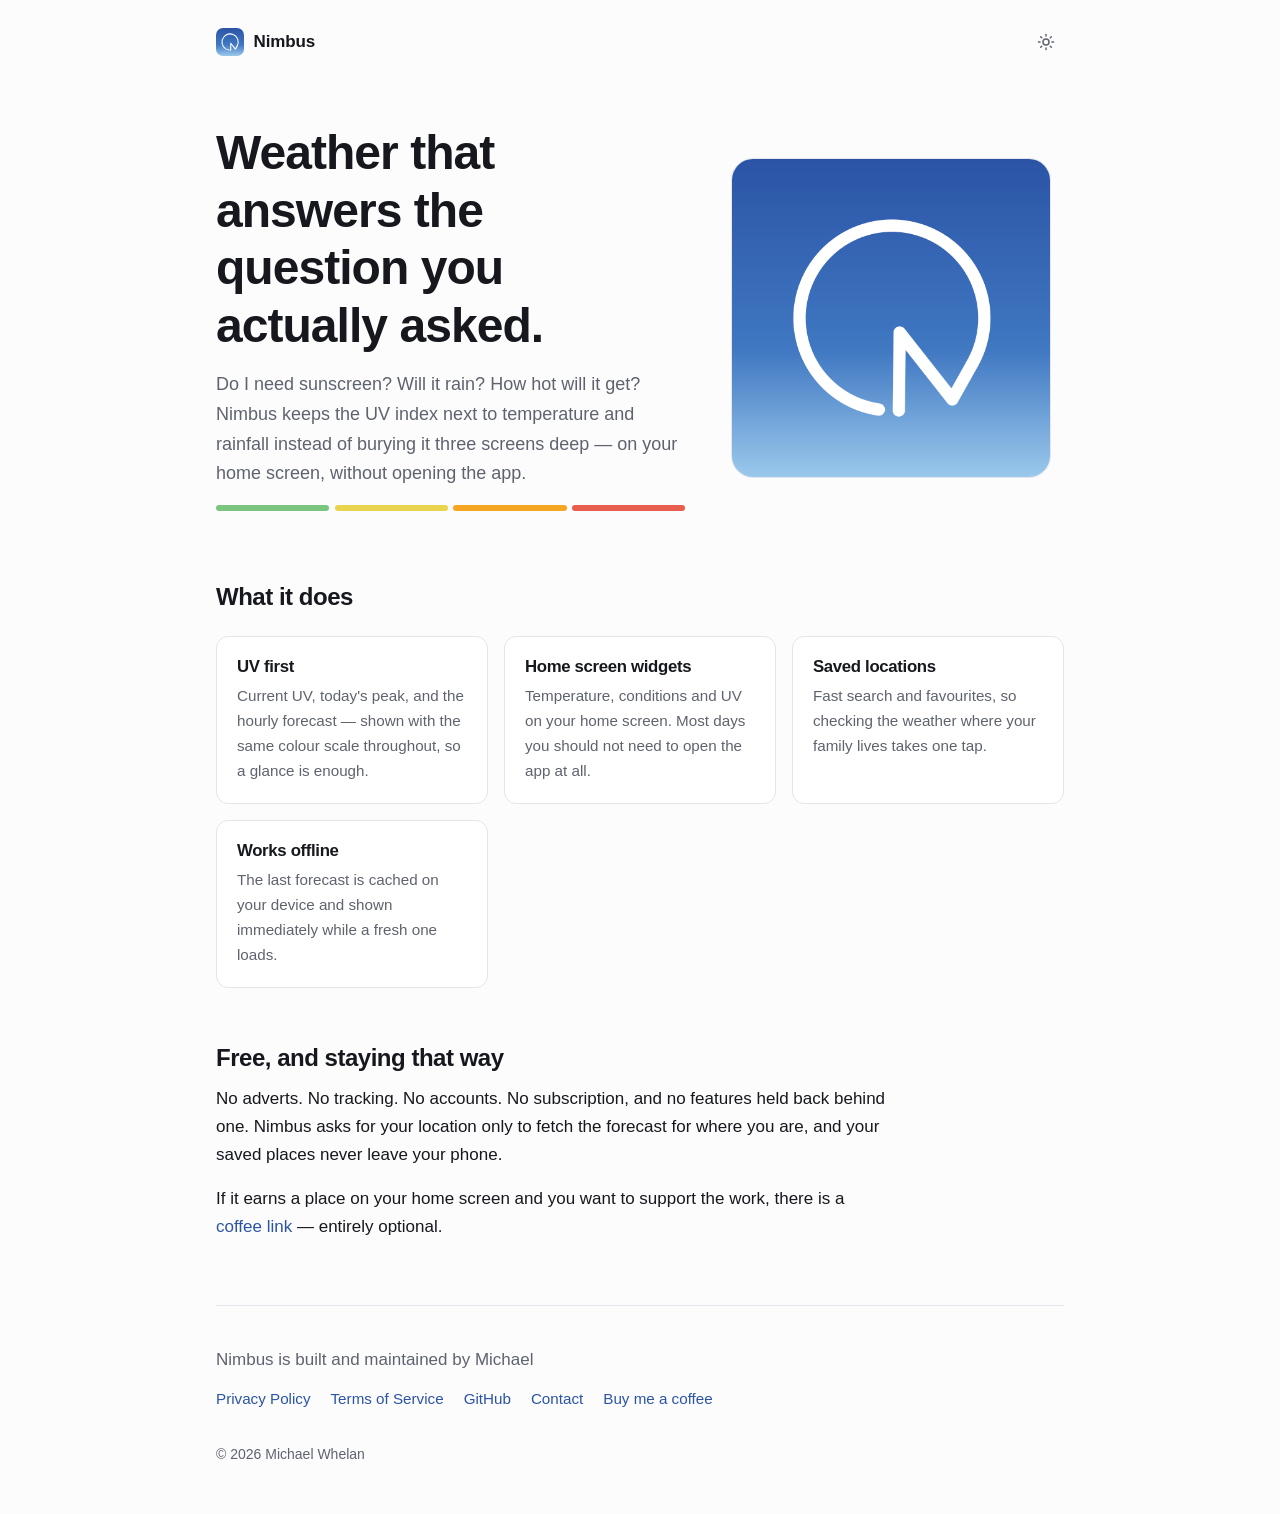
==== index.html @ ef7a3b5a "Companion site for Nimbus: home, privacy policy, terms Google Play will not publish an app without a" ====
<!doctype html>
<html lang="en">
  <head>
    <meta charset="utf-8" />
    <meta name="viewport" content="width=device-width, initial-scale=1" />

    <title>Nimbus — the weather app that puts UV first</title>
    <meta
      name="description"
      content="Nimbus is a free, ad-free weather app for Android. UV index, rain and temperature at a glance, with home screen widgets. No tracking, no accounts."
    />
    <link rel="canonical" href="https://nimbus.michaelwhelan.dev/" />

    <meta property="og:type" content="website" />
    <meta property="og:url" content="https://nimbus.michaelwhelan.dev/" />
    <meta property="og:title" content="Nimbus — the weather app that puts UV first" />
    <meta
      property="og:description"
      content="Free, ad-free weather for Android. UV index, rain and temperature at a glance, with home screen widgets."
    />
    <meta
      property="og:image"
      content="https://nimbus.michaelwhelan.dev/img/feature-graphic-1024x500.png"
    />
    <meta property="og:image:width" content="1024" />
    <meta property="og:image:height" content="500" />
    <meta property="og:image:alt" content="Nimbus — weather, UV first." />
    <meta name="twitter:card" content="summary_large_image" />
    <meta
      name="twitter:image"
      content="https://nimbus.michaelwhelan.dev/img/feature-graphic-1024x500.png"
    />

    <meta name="theme-color" content="#0a1937" />
    <link rel="icon" href="/img/nimbus-icon.svg" type="image/svg+xml" />
    <link rel="stylesheet" href="/styles.css" />

    <!-- Applies the saved theme before first paint, so there is no flash. -->
    <script>
      (function () {
        try {
          var saved = localStorage.getItem("theme");
          var dark = saved
            ? saved === "dark"
            : matchMedia("(prefers-color-scheme: dark)").matches;
          document.documentElement.classList.toggle("dark", dark);
        } catch (e) {}
      })();
    </script>
  </head>

  <body>
    <a class="skip" href="#main">Skip to content</a>

    <div class="page">
      <div class="toolbar">
        <a class="brand" href="/">
          <img src="/img/nimbus-icon.svg" alt="" />
          Nimbus
        </a>
        <button id="theme-toggle" type="button" aria-label="Switch theme">
          <svg class="icon-sun" viewBox="0 0 24 24" aria-hidden="true">
            <circle cx="12" cy="12" r="4" />
            <path
              d="M12 2v2M12 20v2M4.9 4.9l1.4 1.4M17.7 17.7l1.4 1.4M2 12h2M20 12h2M4.9 19.1l1.4-1.4M17.7 6.3l1.4-1.4"
            />
          </svg>
          <svg class="icon-moon" viewBox="0 0 24 24" aria-hidden="true">
            <path d="M21 12.8A9 9 0 1 1 11.2 3a7 7 0 0 0 9.8 9.8z" />
          </svg>
        </button>
      </div>

      <header class="hero">
        <div>
          <h1>Weather that answers the question you actually asked.</h1>
          <p class="lede">
            Do I need sunscreen? Will it rain? How hot will it get? Nimbus keeps the UV
            index next to temperature and rainfall instead of burying it three screens
            deep — on your home screen, without opening the app.
          </p>
          <div class="uv-ramp" aria-hidden="true">
            <span></span><span></span><span></span><span></span>
          </div>
        </div>
        <div class="hero-art">
          <img
            src="/img/play-icon-512.png"
            alt="The Nimbus app icon: a white cloud and lightning bolt on a blue gradient."
          />
        </div>
      </header>

      <main id="main">
        <section>
          <h2>What it does</h2>
          <ul class="features">
            <li>
              <h3>UV first</h3>
              <p>
                Current UV, today's peak, and the hourly forecast — shown with the same
                colour scale throughout, so a glance is enough.
              </p>
            </li>
            <li>
              <h3>Home screen widgets</h3>
              <p>
                Temperature, conditions and UV on your home screen. Most days you should
                not need to open the app at all.
              </p>
            </li>
            <li>
              <h3>Saved locations</h3>
              <p>
                Fast search and favourites, so checking the weather where your family
                lives takes one tap.
              </p>
            </li>
            <li>
              <h3>Works offline</h3>
              <p>
                The last forecast is cached on your device and shown immediately while a
                fresh one loads.
              </p>
            </li>
          </ul>
        </section>

        <section>
          <h2>Free, and staying that way</h2>
          <p>
            No adverts. No tracking. No accounts. No subscription, and no features held
            back behind one. Nimbus asks for your location only to fetch the forecast for
            where you are, and your saved places never leave your phone.
          </p>
          <p>
            If it earns a place on your home screen and you want to support the work,
            there is a
            <a href="https://buymeacoffee.com/michaelhw">coffee link</a> — entirely
            optional.
          </p>
        </section>
      </main>

      <footer>
        <p class="footer-note">Nimbus is built and maintained by Michael</p>
        <nav class="links" aria-label="Footer">
          <a href="/policies/privacy/">Privacy Policy</a>
          <a href="/policies/terms/">Terms of Service</a>
          <a href="https://github.com/michael-whelan">GitHub</a>
          <a href="mailto:nimbus@michaelwhelan.dev">Contact</a>
          <a href="https://buymeacoffee.com/michaelhw">Buy me a coffee</a>
        </nav>
        <p class="copyright">© <span id="year">2026</span> Michael Whelan</p>
      </footer>
    </div>

    <script>
      document.getElementById("year").textContent = new Date().getFullYear();

      document.getElementById("theme-toggle").addEventListener("click", function () {
        var dark = document.documentElement.classList.toggle("dark");
        try {
          localStorage.setItem("theme", dark ? "dark" : "light");
        } catch (e) {}
      });
    </script>
  </body>
</html>
---- styles.css ----
/* ---------- Theme ---------- */
/* Accents come from the app's own brand: #2B54A6 is the adaptive-icon blue and
   #0A1937 the splash navy. The UV ramp is reused verbatim from
   src/common/theme/colors.ts so the site and the app agree on what a UV
   number looks like. */
:root {
  --bg: #fcfcfd;
  --fg: #16181d;
  --muted: #5e636e;
  --card: #ffffff;
  --border: #e4e6eb;
  --accent: #2b54a6;
  --brand-navy: #0a1937;
  --uv-low: #7bc67e;
  --uv-moderate: #e8d44d;
  --uv-high: #f5a623;
  --uv-very-high: #e85d4c;
  --radius: 12px;
  --measure: 42rem; /* ~700px reading column */
}

html.dark {
  --bg: #0f1116;
  --fg: #f3f4f7;
  --muted: #9aa0ad;
  --card: #171a21;
  --border: #272b35;
  --accent: #8fb3ef;
}

/* ---------- Base ---------- */
*,
*::before,
*::after {
  box-sizing: border-box;
}

body {
  margin: 0;
  background: var(--bg);
  color: var(--fg);
  font-family:
    "Inter", -apple-system, BlinkMacSystemFont, "Segoe UI", Roboto, Helvetica, Arial,
    sans-serif;
  font-size: 17px;
  line-height: 1.65;
  -webkit-font-smoothing: antialiased;
}

h1,
h2,
h3 {
  line-height: 1.2;
  letter-spacing: -0.02em;
  margin: 0;
}

p {
  margin: 0 0 1rem;
  max-width: var(--measure);
}

img {
  max-width: 100%;
  display: block;
}

a {
  color: var(--accent);
  text-decoration: none;
  text-underline-offset: 3px;
}

a:hover {
  text-decoration: underline;
}

:focus-visible {
  outline: 2px solid var(--accent);
  outline-offset: 3px;
  border-radius: 4px;
}

.skip {
  position: absolute;
  left: -9999px;
}

.skip:focus {
  left: 1.5rem;
  top: 1rem;
  z-index: 10;
  padding: 0.5rem 0.75rem;
  background: var(--card);
  border: 1px solid var(--border);
  border-radius: 8px;
}

/* ---------- Layout ---------- */
.page {
  max-width: 56rem;
  margin: 0 auto;
  padding: 0 1.5rem;
}

.toolbar {
  display: flex;
  justify-content: space-between;
  align-items: center;
  padding-top: 1.5rem;
}

/* Wordmark in the toolbar, so every page has a way back to the landing page. */
.brand {
  display: inline-flex;
  align-items: center;
  gap: 0.6rem;
  color: var(--fg);
  font-weight: 600;
  letter-spacing: -0.01em;
}

.brand:hover {
  text-decoration: none;
}

.brand img {
  width: 28px;
  height: 28px;
  border-radius: 7px;
}

#theme-toggle {
  display: inline-flex;
  align-items: center;
  justify-content: center;
  width: 36px;
  height: 36px;
  padding: 0;
  border: 0;
  border-radius: 8px;
  background: transparent;
  color: var(--muted);
  cursor: pointer;
}

#theme-toggle:hover {
  color: var(--fg);
  background: var(--border);
}

#theme-toggle svg {
  width: 18px;
  height: 18px;
  fill: none;
  stroke: currentColor;
  stroke-width: 2;
  stroke-linecap: round;
  stroke-linejoin: round;
}

/* The sun shows in light mode (click for dark) and the moon in dark mode. */
.icon-moon {
  display: none;
}

html.dark .icon-sun {
  display: none;
}

html.dark .icon-moon {
  display: inline;
}

/* ---------- Hero ---------- */
.hero {
  padding: 3rem 0 0;
  display: grid;
  grid-template-columns: 1fr;
  gap: 2rem;
  align-items: center;
}

@media (min-width: 48rem) {
  .hero {
    grid-template-columns: 1.15fr 0.85fr;
    padding-top: 4rem;
  }
}

.hero h1 {
  font-size: clamp(2.25rem, 6vw, 3rem);
  font-weight: 700;
}

.hero .lede {
  font-size: 1.125rem;
  color: var(--muted);
  margin-top: 1rem;
}

.hero-art img {
  width: min(100%, 320px);
  margin: 0 auto;
  border-radius: 22px;
  border: 1px solid var(--border);
}

/* ---------- Content ---------- */
main {
  padding-top: 1rem;
}

section {
  margin-top: 3.5rem;
}

section h2 {
  font-size: 1.5rem;
  font-weight: 600;
  margin-bottom: 0.75rem;
}

.features {
  display: grid;
  grid-template-columns: repeat(auto-fit, minmax(15rem, 1fr));
  gap: 1rem;
  margin-top: 1.5rem;
  padding: 0;
  list-style: none;
}

.features li {
  background: var(--card);
  border: 1px solid var(--border);
  border-radius: var(--radius);
  padding: 1.25rem;
}

.features h3 {
  font-size: 1.05rem;
  font-weight: 600;
  margin-bottom: 0.35rem;
}

.features p {
  color: var(--muted);
  font-size: 0.95rem;
  margin: 0;
}

/* The UV ramp, shown as the swatches the app actually uses. */
.uv-ramp {
  display: flex;
  gap: 0.35rem;
  margin-top: 1rem;
}

.uv-ramp span {
  height: 6px;
  flex: 1;
  border-radius: 3px;
}

.uv-ramp span:nth-child(1) {
  background: var(--uv-low);
}
.uv-ramp span:nth-child(2) {
  background: var(--uv-moderate);
}
.uv-ramp span:nth-child(3) {
  background: var(--uv-high);
}
.uv-ramp span:nth-child(4) {
  background: var(--uv-very-high);
}

/* ---------- Policy pages ---------- */
.policy {
  padding-top: 2.5rem;
}

.policy h1 {
  font-size: clamp(1.9rem, 5vw, 2.4rem);
  font-weight: 700;
}

.policy .updated {
  color: var(--muted);
  font-size: 0.9rem;
  margin-top: 0.5rem;
}

.policy h2 {
  font-size: 1.25rem;
  font-weight: 600;
  margin-top: 2.5rem;
  margin-bottom: 0.5rem;
}

.policy ul {
  max-width: var(--measure);
  padding-left: 1.25rem;
  margin: 0 0 1rem;
}

.policy li {
  margin-bottom: 0.4rem;
}

/* ---------- Footer ---------- */
footer {
  margin-top: 4rem;
  padding: 2.5rem 0 3rem;
  border-top: 1px solid var(--border);
}

.footer-note {
  color: var(--muted);
  margin: 0;
}

.links {
  display: flex;
  flex-wrap: wrap;
  gap: 1.25rem;
  font-size: 0.95rem;
  margin-top: 0.75rem;
}

.copyright {
  margin: 2rem 0 0;
  font-size: 0.875rem;
  color: var(--muted);
}
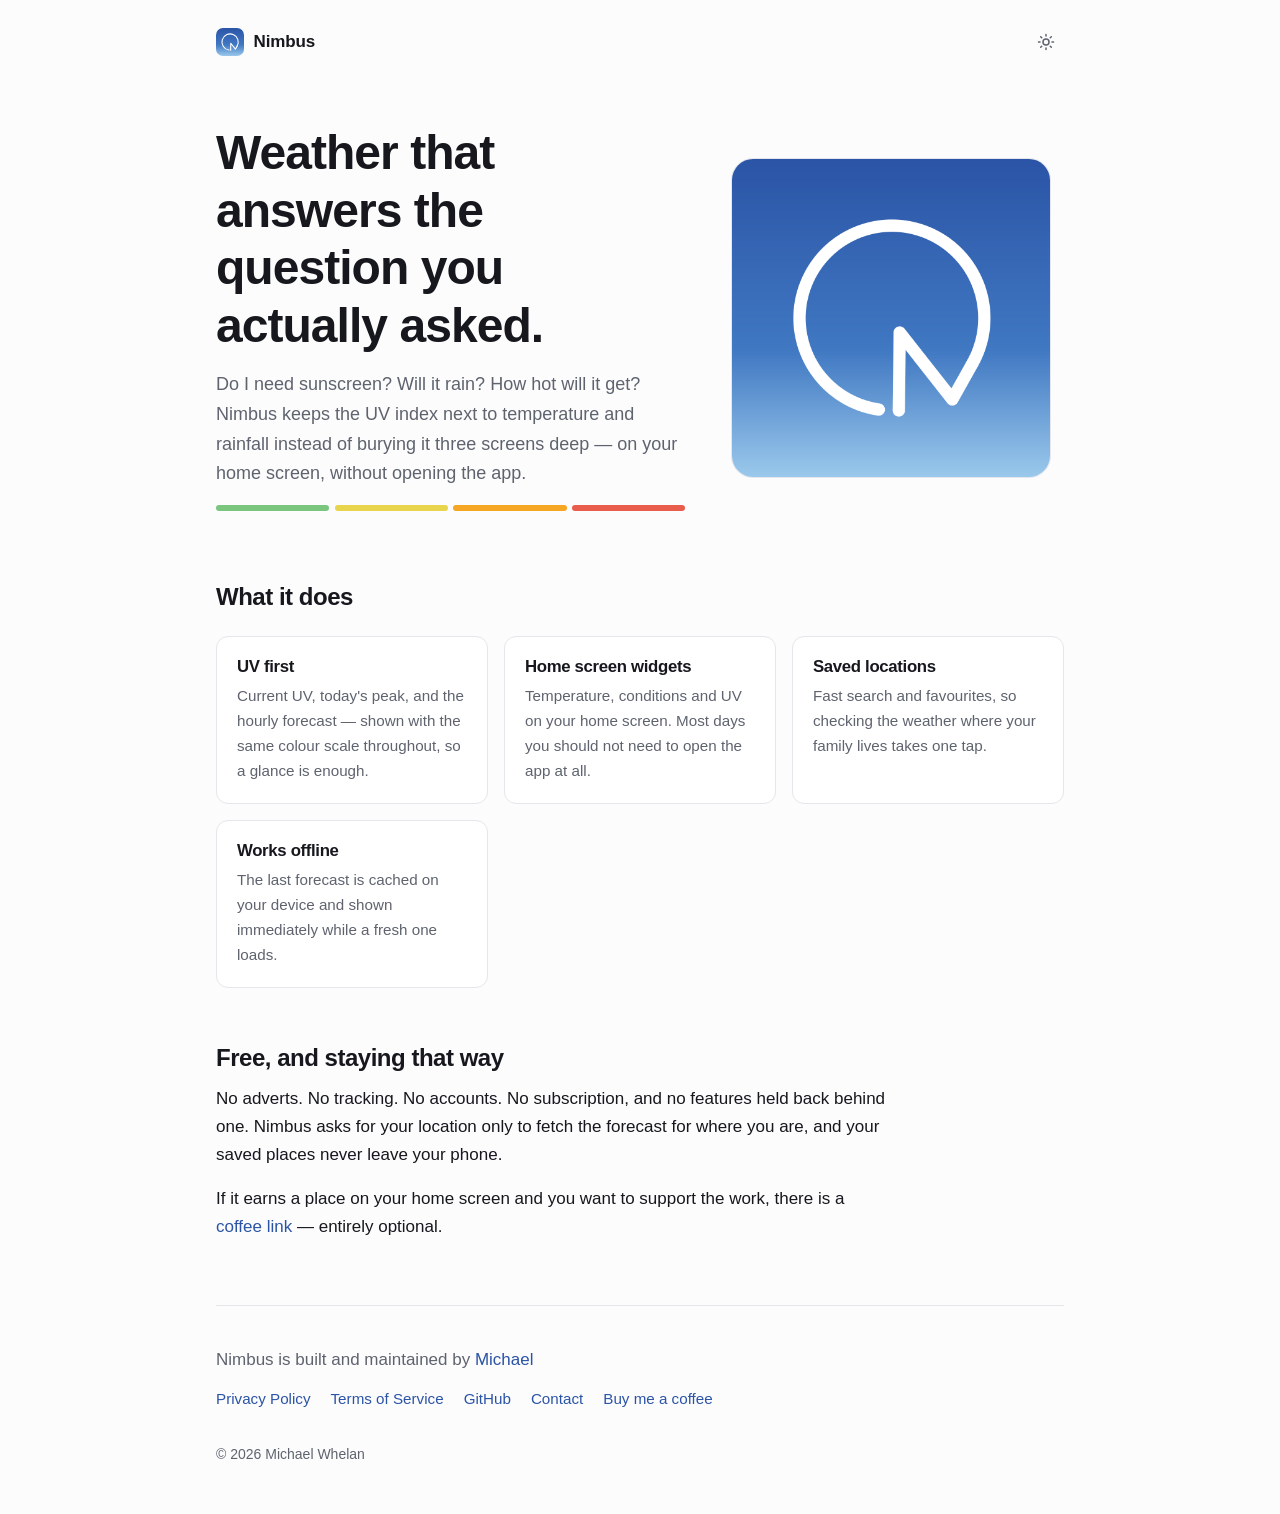
==== commit 6efde5f1: "Link the footer attribution to michaelwhelan.dev Co-Authored-By: Claude Opus 5 (1M context) <noreply" ====
--- a/index.html
+++ b/index.html
@@ -143,7 +143,7 @@
       </main>
 
       <footer>
-        <p class="footer-note">Nimbus is built and maintained by Michael</p>
+        <p class="footer-note">Nimbus is built and maintained by <a href="https://michaelwhelan.dev">Michael</a></p>
         <nav class="links" aria-label="Footer">
           <a href="/policies/privacy/">Privacy Policy</a>
           <a href="/policies/terms/">Terms of Service</a>
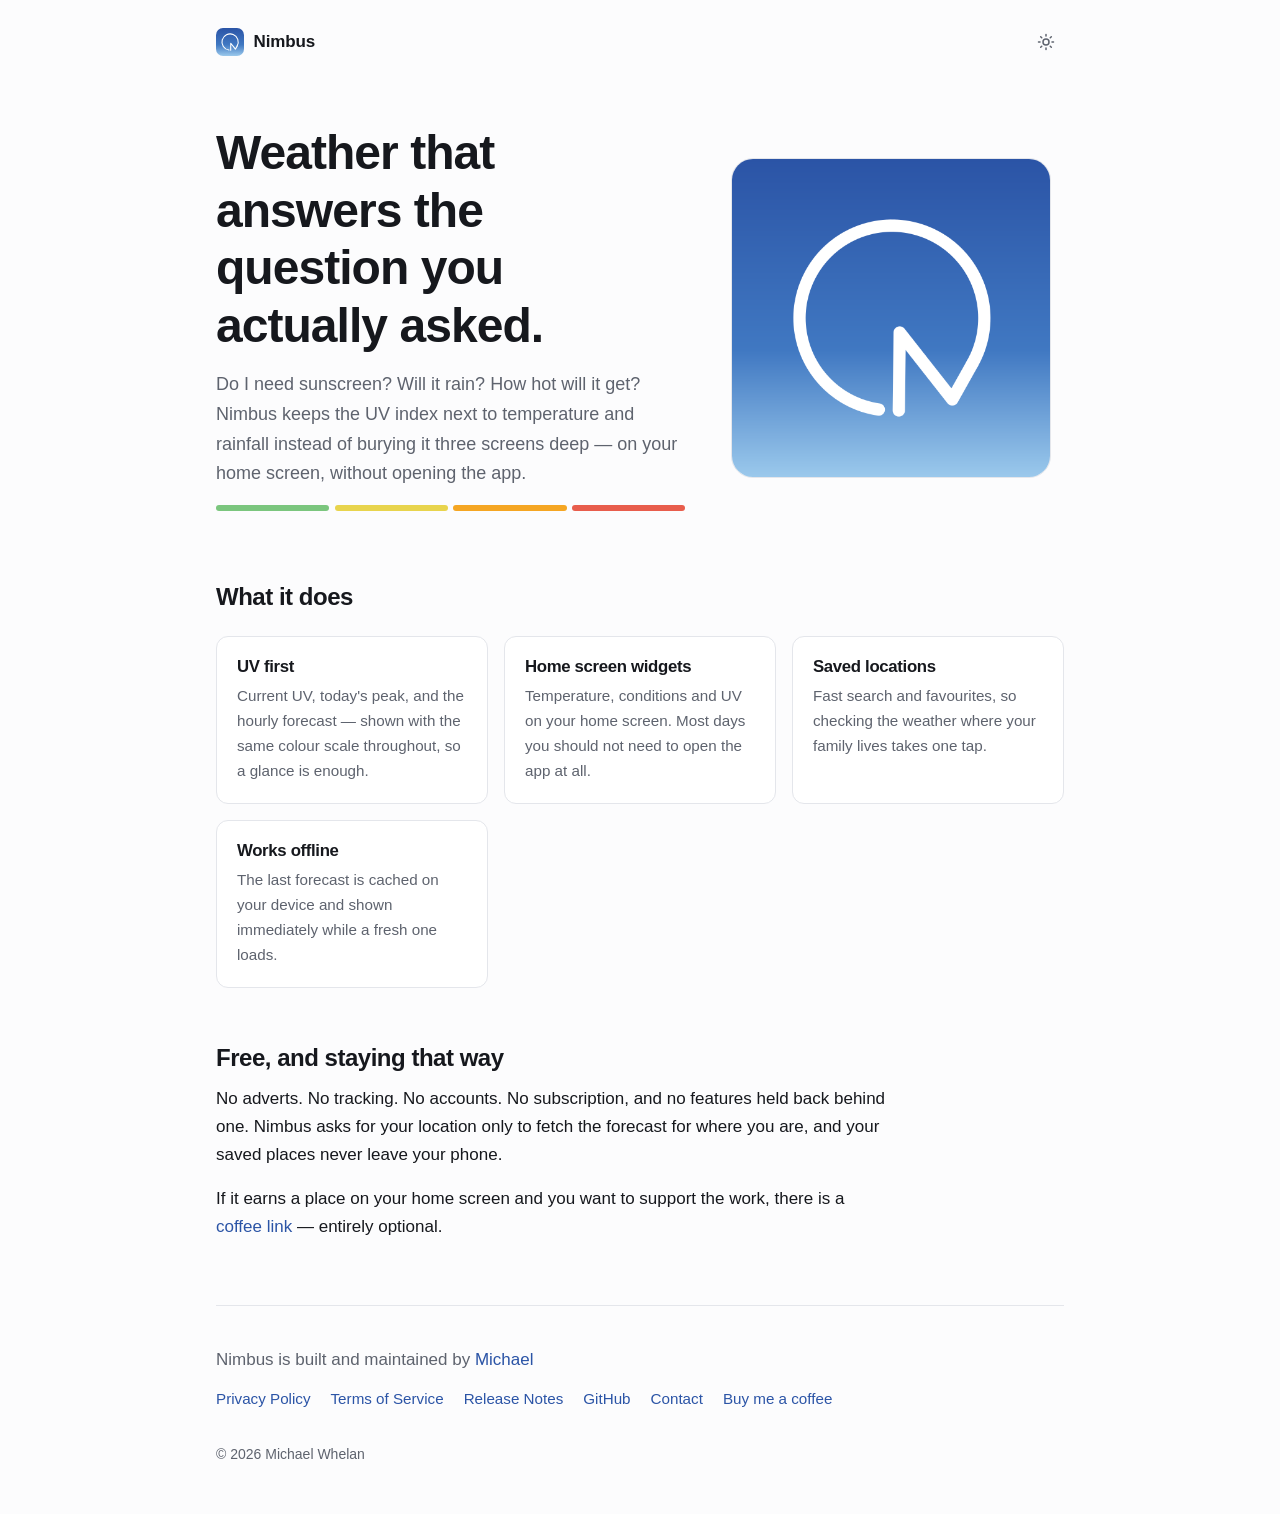
==== commit 6b31c6f6: "Add a release notes page listing each version, newest first" ====
--- a/index.html
+++ b/index.html
@@ -147,6 +147,7 @@
         <nav class="links" aria-label="Footer">
           <a href="/policies/privacy/">Privacy Policy</a>
           <a href="/policies/terms/">Terms of Service</a>
+          <a href="/releases/">Release Notes</a>
           <a href="https://github.com/michael-whelan">GitHub</a>
           <a href="mailto:nimbus@michaelwhelan.dev">Contact</a>
           <a href="https://buymeacoffee.com/michaelhw">Buy me a coffee</a>
